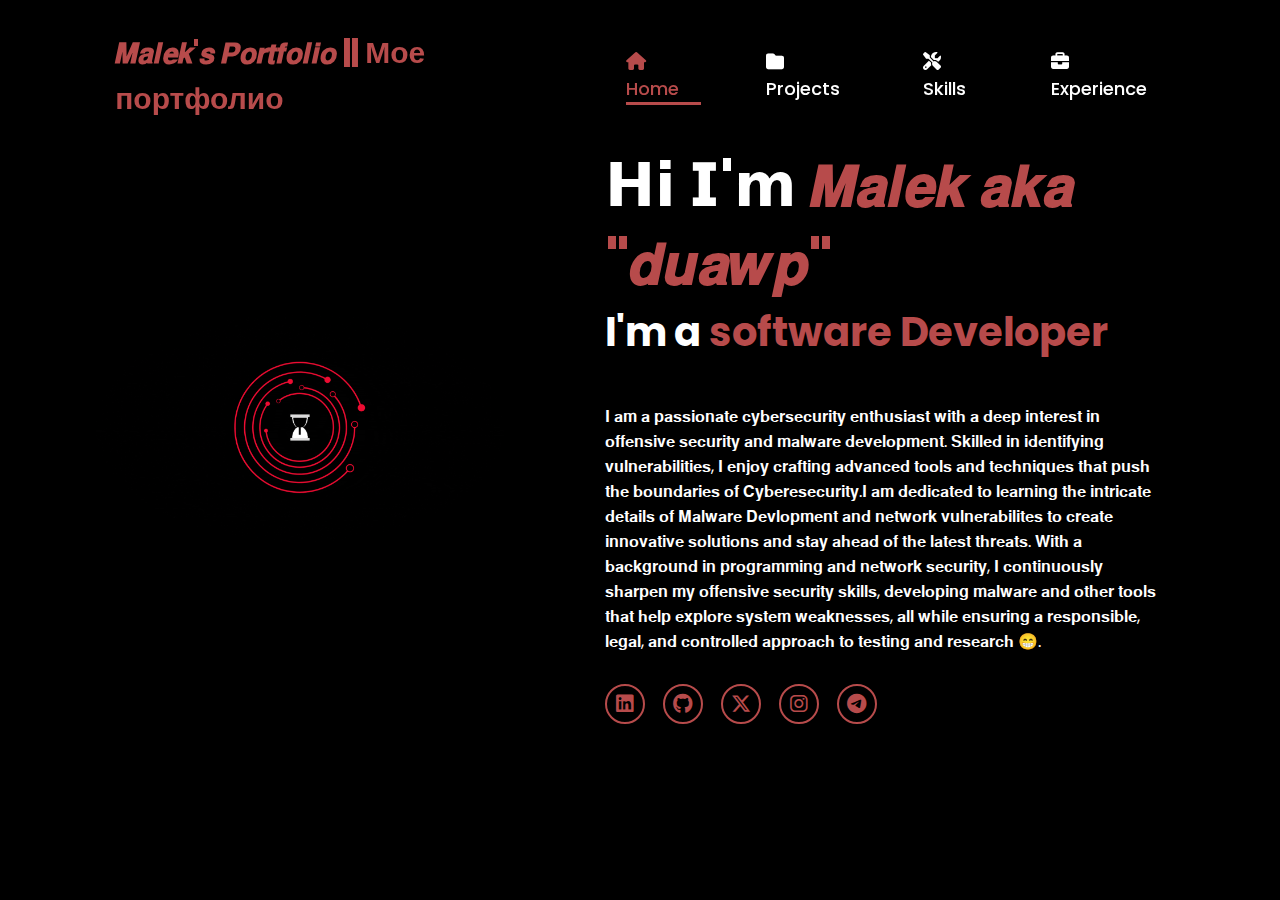
==== index.html @ bccf7615 "Add files via upload" ====
<!DOCTYPE html>
<html lang="en">
<head>
    <meta charset="UTF-8">
    <meta name="viewport" content="width=device-width, initial-scale=1.0">
    <link rel="stylesheet" href="https://cdnjs.cloudflare.com/ajax/libs/font-awesome/6.5.2/css/all.min.css">
    <link rel="stylesheet" href="style.css">
    <title>My Portfolio</title>
    <link rel="icon" href="final-image.png" type="image/x-icon">
</head>

<body>
    <header>
        <a href="#" class="logo">𝙈𝙖𝙡𝙚𝙠'𝙨 𝙋𝙤𝙧𝙩𝙛𝙤𝙡𝙞𝙤 || Мое портфолио</a>
        <nav>
            <a href="#" class="active" onclick="playSound()"><i class="fa-solid fa-house"></i> Home</a>
            <a href="projects.html" onclick="playSound()"><i class="fa-solid fa-folder"></i> Projects</a>
            <a href="skills.html" onclick="playSound()"><i class="fa-solid fa-tools"></i> Skills</a>
            <a href="experience.html" onclick="playSound()"><i class="fa-solid fa-briefcase"></i> Experience</a>
        </nav>
    </header>

    <section class="home">
        <div class="home-img">
            <img src="timr.gif" alt="Gif Description" class="bottom-right-gif">
        </div>
        <div class="home-content">
            <h1>𝗛𝗶 𝗜'𝗺 <span>𝙈𝙖𝙡𝙚𝙠 𝙖𝙠𝙖 "𝙙𝙪𝙖𝙬𝙥"</span></h1>
            <h3 class="typing-text">I'm a <span></span></h3><br><br>
            <p>
                𝐈 𝐚𝐦  𝐚 𝐩𝐚𝐬𝐬𝐢𝐨𝐧𝐚𝐭𝐞 𝐜𝐲𝐛𝐞𝐫𝐬𝐞𝐜𝐮𝐫𝐢𝐭𝐲 𝐞𝐧𝐭𝐡𝐮𝐬𝐢𝐚𝐬𝐭 𝐰𝐢𝐭𝐡 𝐚 𝐝𝐞𝐞𝐩 𝐢𝐧𝐭𝐞𝐫𝐞𝐬𝐭 𝐢𝐧 𝐨𝐟𝐟𝐞𝐧𝐬𝐢𝐯𝐞 𝐬𝐞𝐜𝐮𝐫𝐢𝐭𝐲 𝐚𝐧𝐝 𝐦𝐚𝐥𝐰𝐚𝐫𝐞 𝐝𝐞𝐯𝐞𝐥𝐨𝐩𝐦𝐞𝐧𝐭. 𝐒𝐤𝐢𝐥𝐥𝐞𝐝 𝐢𝐧 𝐢𝐝𝐞𝐧𝐭𝐢𝐟𝐲𝐢𝐧𝐠 𝐯𝐮𝐥𝐧𝐞𝐫𝐚𝐛𝐢𝐥𝐢𝐭𝐢𝐞𝐬, 𝐈 𝐞𝐧𝐣𝐨𝐲 𝐜𝐫𝐚𝐟𝐭𝐢𝐧𝐠 𝐚𝐝𝐯𝐚𝐧𝐜𝐞𝐝 𝐭𝐨𝐨𝐥𝐬 𝐚𝐧𝐝 𝐭𝐞𝐜𝐡𝐧𝐢𝐪𝐮𝐞𝐬 𝐭𝐡𝐚𝐭 𝐩𝐮𝐬𝐡 𝐭𝐡𝐞 𝐛𝐨𝐮𝐧𝐝𝐚𝐫𝐢𝐞𝐬 𝐨𝐟 𝐂𝐲𝐛𝐞𝐫𝐞𝐬𝐞𝐜𝐮𝐫𝐢𝐭𝐲.𝐈 𝐚𝐦 𝐝𝐞𝐝𝐢𝐜𝐚𝐭𝐞𝐝 𝐭𝐨 𝐥𝐞𝐚𝐫𝐧𝐢𝐧𝐠 𝐭𝐡𝐞 𝐢𝐧𝐭𝐫𝐢𝐜𝐚𝐭𝐞 𝐝𝐞𝐭𝐚𝐢𝐥𝐬 𝐨𝐟 𝐌𝐚𝐥𝐰𝐚𝐫𝐞 𝐃𝐞𝐯𝐥𝐨𝐩𝐦𝐞𝐧𝐭 𝐚𝐧𝐝 𝐧𝐞𝐭𝐰𝐨𝐫𝐤 𝐯𝐮𝐥𝐧𝐞𝐫𝐚𝐛𝐢𝐥𝐢𝐭𝐞𝐬  𝐭𝐨 𝐜𝐫𝐞𝐚𝐭𝐞 𝐢𝐧𝐧𝐨𝐯𝐚𝐭𝐢𝐯𝐞 𝐬𝐨𝐥𝐮𝐭𝐢𝐨𝐧𝐬 𝐚𝐧𝐝 𝐬𝐭𝐚𝐲 𝐚𝐡𝐞𝐚𝐝 𝐨𝐟 𝐭𝐡𝐞 𝐥𝐚𝐭𝐞𝐬𝐭 𝐭𝐡𝐫𝐞𝐚𝐭𝐬. 𝐖𝐢𝐭𝐡 𝐚 𝐛𝐚𝐜𝐤𝐠𝐫𝐨𝐮𝐧𝐝 𝐢𝐧 𝐩𝐫𝐨𝐠𝐫𝐚𝐦𝐦𝐢𝐧𝐠 𝐚𝐧𝐝 𝐧𝐞𝐭𝐰𝐨𝐫𝐤 𝐬𝐞𝐜𝐮𝐫𝐢𝐭𝐲, 𝐈 𝐜𝐨𝐧𝐭𝐢𝐧𝐮𝐨𝐮𝐬𝐥𝐲 𝐬𝐡𝐚𝐫𝐩𝐞𝐧 𝐦𝐲 𝐨𝐟𝐟𝐞𝐧𝐬𝐢𝐯𝐞 𝐬𝐞𝐜𝐮𝐫𝐢𝐭𝐲 𝐬𝐤𝐢𝐥𝐥𝐬, 𝐝𝐞𝐯𝐞𝐥𝐨𝐩𝐢𝐧𝐠 𝐦𝐚𝐥𝐰𝐚𝐫𝐞 𝐚𝐧𝐝 𝐨𝐭𝐡𝐞𝐫 𝐭𝐨𝐨𝐥𝐬 𝐭𝐡𝐚𝐭 𝐡𝐞𝐥𝐩 𝐞𝐱𝐩𝐥𝐨𝐫𝐞 𝐬𝐲𝐬𝐭𝐞𝐦 𝐰𝐞𝐚𝐤𝐧𝐞𝐬𝐬𝐞𝐬, 𝐚𝐥𝐥 𝐰𝐡𝐢𝐥𝐞 𝐞𝐧𝐬𝐮𝐫𝐢𝐧𝐠 𝐚 𝐫𝐞𝐬𝐩𝐨𝐧𝐬𝐢𝐛𝐥𝐞, 𝐥𝐞𝐠𝐚𝐥, 𝐚𝐧𝐝 𝐜𝐨𝐧𝐭𝐫𝐨𝐥𝐥𝐞𝐝 𝐚𝐩𝐩𝐫𝐨𝐚𝐜𝐡 𝐭𝐨 𝐭𝐞𝐬𝐭𝐢𝐧𝐠 𝐚𝐧𝐝 𝐫𝐞𝐬𝐞𝐚𝐫𝐜𝐡 😁.
                
                </p>
            <div class="social-icons">
                <a href="https://www.linkedin.com/in/malek-chaabane-7a642529b/" onclick="playSound()"><i class="fa-brands fa-linkedin"></i></a>
                <a href="https://github.com/duawp" onclick="playSound()"><i class="fa-brands fa-github"></i></a>
                <a href="https://x.com/FrankZane95" onclick="playSound()"><i class="fa-brands fa-x-twitter"></i></a>
                <a href="https://www.instagram.com/duawp_/" onclick="playSound()"><i class="fa-brands fa-instagram"></i></a>
                <a href="https://t.me/scrimbeats" onclick="playSound()"><i class="fa-brands fa-telegram"></i></a>
            </div>
        </div>
    </section>

    <!-- Audio element for the click sound -->
    <audio id="clickSound" src="hovering.mp3" preload="auto"></audio>

    <script>
        // Function to play the sound
        function playSound() {
            var sound = document.getElementById("clickSound");
            sound.play();
        }
    </script>

</body>
</html>
---- style.css ----
@import url('https://fonts.googleapis.com/css2?family=Poppins:wght@100;200;300;400;500;600&display=swap');

*{
    margin: 0;
    padding: 0;
    box-sizing: border-box;
    text-decoration: none;
    border: none;
    outline: none;
    font-family: 'Poppins', sans-serif;
}

.projects h1 {
    font-size: 4rem; /* Increase size for the heading */
}

.projects p {
    font-size: 2rem; /* Increase size for the paragraph */
}

.projects ul li {
    font-size: 2rem; /* Increase size for the list items */
}



html{
    font-size: 62.5%;
}

body{
    width: 100%;
    height: 100vh;
    overflow-x: hidden;
    background-color: black;
    color: white;
    overflow: hidden; /* Disables scrolling */
    height: 100%; 
}

.bottom-right-gif {
    position: fixed;   /* Keep it fixed so it stays in the bottom right even when scrolling */
    bottom: 20px;      /* Distance from the bottom of the page */
    right: 20px;       /* Distance from the right of the page */
    width: 150px;      /* Adjust the width as needed */
    height: auto;      /* Maintain aspect ratio */
    z-index: 1000;     /* Ensure it's above other content */
}


header{
    margin-top: 20px;
    position: fixed;
    top: 0;
    left: 0;
    width: 100%;
    padding: 1rem 9%;
    background-color: transparent;
    filter: drop-shadow(10px);
    display: flex;
    justify-content: space-between;
    align-items: center;
    z-index: 100;
}

header nav {
    display: flex; /* Use flexbox for layout */
    justify-content: center; /* Center the nav items */
    gap: 25px; /* Add space between the nav items */
}


.logo{
    font-size: 3rem;
    color: #b74b4b;
    font-weight: 800;
    z-index: 1000;
    cursor: pointer;
    transition: top 0.5s ease;
}

.logo:hover{
    transform: scale(1.1);
}

nav a{
    font-size: 1.8rem;
    color: white;
    margin-left: 4rem;
    font-weight: 500;
    transition: 0.3s ease;
    border-bottom: 3px solid transparent;
    
}

nav a:hover,
nav a.active{
    color: #b74b4b;
    border-bottom: 3px solid #b74b4b;
}

@media(max-width:995px){
    nav{
        position: absolute;
        display: none;
        top: 0;
        right: 0;
        width: 40%;
        border-left: 3px solid #b74b4b;
        border-bottom: 3px solid #b74b4b;
        border-bottom-left-radius: 2rem;
        padding: 1rem solid;
        background-color: #161616;
        border-top: 0.1rem solid rgba(0,0,0,0.1);
    }

    nav.active{
        display: block;
    }

    nav a{
        display: block;
        font-size: 2rem;
        margin: 3rem 0;
    }

    nav a:hover,
    nav a.active{
        padding: 1rem;
        border-radius: 0.5rem;
        border-bottom: 0.5rem solid #b74b4b;
    }
}

section{
    min-height: 100vh;
    padding: 5rem 9% 5rem;
}

.home{
    display: flex;
    justify-content: center;
    align-items: center;
    gap: 8rem;
    background-color: black;
}

.home .home-content h1{
    font-size: 6rem;
    font-weight: 700;
    line-height: 1.3;
}

span{
    color: #b74b4b;
}

.home-content h3{
    font-size: 4rem;
    margin-bottom: 1rem;
    font-weight: 700;
}

.home-content p{
    font-size: 1.6rem;
}

.home-img{
    border-radius: 50%;
}

.home-img img{
    position: relative;
    width: 32vw;
    border-radius: 50%;
    box-shadow: 0 0 25px solid #b74b4b;
    cursor: pointer;
    transition: 0.2s linear;
}

.home-img img:hover{
    font-size: 1.8rem;
    font-weight: 500;
}

.social-icons a{
    display: inline-flex;
    justify-content: center;
    align-items: center;
    width: 4rem;
    height: 4rem;
    background-color: transparent;
    border: 0.2rem solid #b74b4b;
    font-size: 2rem;
    border-radius: 50%;
    margin: 3rem 1.5rem 3rem 0;
    transition: 0.3s ease;
    color: #b74b4b;
}

.social-icons a:hover{
    color: black;
    transform: scale(1.3) translateY(-5px);
    background-color: #b74b4b;
    box-shadow: 0  0 25px #b74b4b;
}

.btn{
    display: inline-block;
    padding: 1rem 2.8rem;
    background-color: black;
    border-radius: 4rem;
    font-size: 1.6rem;
    color: #b74b4b;
    letter-spacing: 0.3rem;
    font-weight: 600;
    border: 2px solid #b74b4b;
    transition: 0.3s ease;
    cursor: pointer;
}

.btn:hover{
    transform: scale3d(1.03);
    background-color: #b74b4b;
    color: black;
    box-shadow: 0 0 25px #b74b4b;
}

.typing-text{
    font-size: 34px;
    font-weight: 600;
    min-width: 280px;
}

.typing-text span{
    position: relative;
}

.typing-text span::before{
    content: "software Developer";
    color: #b74b4b;
    animation: words 20s infinite;
}

.typing-text span::after{
    content: "";
    background-color: black;
    position: absolute;
    width: calc(100% + 8px);
    height: 100%;
    border-left: 3px solid black;
    right: -8;
    animation: cursor 0.6s infinite;
}

@keyframes cursor{
    to{
        border-left: 3px solid #b74b4b;
    }
}

@keyframes words{
    0%, 20%{
        content: "Developer";
    }
    21%, 40%{
        content: "Student";
    }
    41%, 60%{
        content: "Researcher";
    }
    81%, 100%{
        content: "Script Writer";
    }
}

@media (max-width: 1000px){
    .home{
        gap: 4rem;
    }
}

@media(max-width:995px){
    .home{
        flex-direction: column;
        margin: 5rem 4rem;
    }

    .home .home-content h3{
        font-size: 2.5rem;
    }

    .home-content h1{
        font-size: 5rem;
    }

    .home-img img{
        width: 70vw;
        margin-top: 4rem;
    }
}
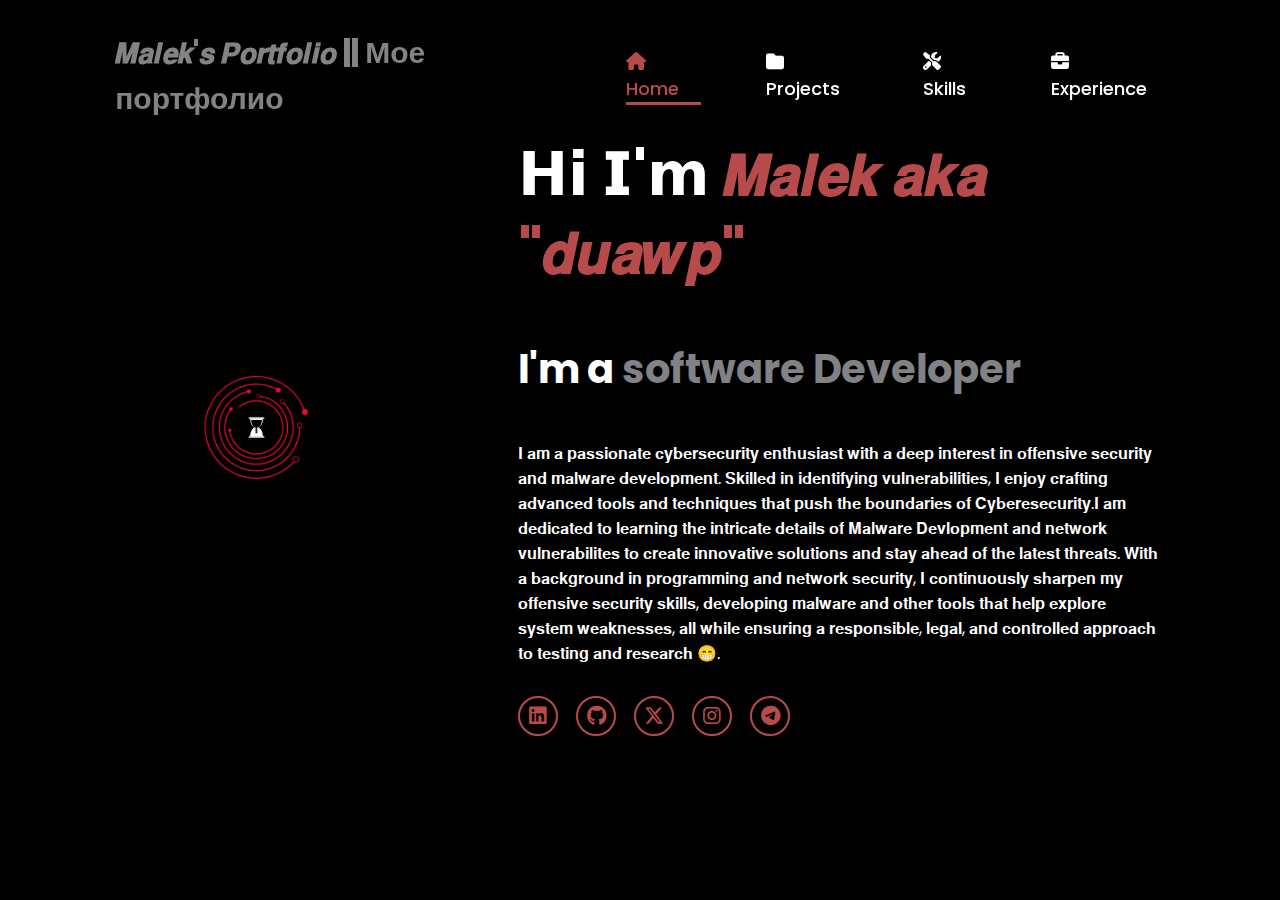
==== commit b666b468: "these are the new changes" ====
--- a/index.html
+++ b/index.html
@@ -2,7 +2,6 @@
 <html lang="en">
 <head>
     <meta charset="UTF-8">
-    <meta name="viewport" content="width=device-width, initial-scale=1.0">
     <link rel="stylesheet" href="https://cdnjs.cloudflare.com/ajax/libs/font-awesome/6.5.2/css/all.min.css">
     <link rel="stylesheet" href="style.css">
     <title>My Portfolio</title>
@@ -22,10 +21,11 @@
 
     <section class="home">
         <div class="home-img">
-            <img src="timr.gif" alt="Gif Description" class="bottom-right-gif">
+            <img src="timr.gif" alt="Gif Description" class="bottom-right-gif" width="200" height="400">
+
         </div>
         <div class="home-content">
-            <h1>𝗛𝗶 𝗜'𝗺 <span>𝙈𝙖𝙡𝙚𝙠 𝙖𝙠𝙖 "𝙙𝙪𝙖𝙬𝙥"</span></h1>
+            <h1>𝗛𝗶 𝗜'𝗺 <span>𝙈𝙖𝙡𝙚𝙠 𝙖𝙠𝙖 "𝙙𝙪𝙖𝙬𝙥"</span></h1><br><br><br>
             <h3 class="typing-text">I'm a <span></span></h3><br><br>
             <p>
                 𝐈 𝐚𝐦  𝐚 𝐩𝐚𝐬𝐬𝐢𝐨𝐧𝐚𝐭𝐞 𝐜𝐲𝐛𝐞𝐫𝐬𝐞𝐜𝐮𝐫𝐢𝐭𝐲 𝐞𝐧𝐭𝐡𝐮𝐬𝐢𝐚𝐬𝐭 𝐰𝐢𝐭𝐡 𝐚 𝐝𝐞𝐞𝐩 𝐢𝐧𝐭𝐞𝐫𝐞𝐬𝐭 𝐢𝐧 𝐨𝐟𝐟𝐞𝐧𝐬𝐢𝐯𝐞 𝐬𝐞𝐜𝐮𝐫𝐢𝐭𝐲 𝐚𝐧𝐝 𝐦𝐚𝐥𝐰𝐚𝐫𝐞 𝐝𝐞𝐯𝐞𝐥𝐨𝐩𝐦𝐞𝐧𝐭. 𝐒𝐤𝐢𝐥𝐥𝐞𝐝 𝐢𝐧 𝐢𝐝𝐞𝐧𝐭𝐢𝐟𝐲𝐢𝐧𝐠 𝐯𝐮𝐥𝐧𝐞𝐫𝐚𝐛𝐢𝐥𝐢𝐭𝐢𝐞𝐬, 𝐈 𝐞𝐧𝐣𝐨𝐲 𝐜𝐫𝐚𝐟𝐭𝐢𝐧𝐠 𝐚𝐝𝐯𝐚𝐧𝐜𝐞𝐝 𝐭𝐨𝐨𝐥𝐬 𝐚𝐧𝐝 𝐭𝐞𝐜𝐡𝐧𝐢𝐪𝐮𝐞𝐬 𝐭𝐡𝐚𝐭 𝐩𝐮𝐬𝐡 𝐭𝐡𝐞 𝐛𝐨𝐮𝐧𝐝𝐚𝐫𝐢𝐞𝐬 𝐨𝐟 𝐂𝐲𝐛𝐞𝐫𝐞𝐬𝐞𝐜𝐮𝐫𝐢𝐭𝐲.𝐈 𝐚𝐦 𝐝𝐞𝐝𝐢𝐜𝐚𝐭𝐞𝐝 𝐭𝐨 𝐥𝐞𝐚𝐫𝐧𝐢𝐧𝐠 𝐭𝐡𝐞 𝐢𝐧𝐭𝐫𝐢𝐜𝐚𝐭𝐞 𝐝𝐞𝐭𝐚𝐢𝐥𝐬 𝐨𝐟 𝐌𝐚𝐥𝐰𝐚𝐫𝐞 𝐃𝐞𝐯𝐥𝐨𝐩𝐦𝐞𝐧𝐭 𝐚𝐧𝐝 𝐧𝐞𝐭𝐰𝐨𝐫𝐤 𝐯𝐮𝐥𝐧𝐞𝐫𝐚𝐛𝐢𝐥𝐢𝐭𝐞𝐬  𝐭𝐨 𝐜𝐫𝐞𝐚𝐭𝐞 𝐢𝐧𝐧𝐨𝐯𝐚𝐭𝐢𝐯𝐞 𝐬𝐨𝐥𝐮𝐭𝐢𝐨𝐧𝐬 𝐚𝐧𝐝 𝐬𝐭𝐚𝐲 𝐚𝐡𝐞𝐚𝐝 𝐨𝐟 𝐭𝐡𝐞 𝐥𝐚𝐭𝐞𝐬𝐭 𝐭𝐡𝐫𝐞𝐚𝐭𝐬. 𝐖𝐢𝐭𝐡 𝐚 𝐛𝐚𝐜𝐤𝐠𝐫𝐨𝐮𝐧𝐝 𝐢𝐧 𝐩𝐫𝐨𝐠𝐫𝐚𝐦𝐦𝐢𝐧𝐠 𝐚𝐧𝐝 𝐧𝐞𝐭𝐰𝐨𝐫𝐤 𝐬𝐞𝐜𝐮𝐫𝐢𝐭𝐲, 𝐈 𝐜𝐨𝐧𝐭𝐢𝐧𝐮𝐨𝐮𝐬𝐥𝐲 𝐬𝐡𝐚𝐫𝐩𝐞𝐧 𝐦𝐲 𝐨𝐟𝐟𝐞𝐧𝐬𝐢𝐯𝐞 𝐬𝐞𝐜𝐮𝐫𝐢𝐭𝐲 𝐬𝐤𝐢𝐥𝐥𝐬, 𝐝𝐞𝐯𝐞𝐥𝐨𝐩𝐢𝐧𝐠 𝐦𝐚𝐥𝐰𝐚𝐫𝐞 𝐚𝐧𝐝 𝐨𝐭𝐡𝐞𝐫 𝐭𝐨𝐨𝐥𝐬 𝐭𝐡𝐚𝐭 𝐡𝐞𝐥𝐩 𝐞𝐱𝐩𝐥𝐨𝐫𝐞 𝐬𝐲𝐬𝐭𝐞𝐦 𝐰𝐞𝐚𝐤𝐧𝐞𝐬𝐬𝐞𝐬, 𝐚𝐥𝐥 𝐰𝐡𝐢𝐥𝐞 𝐞𝐧𝐬𝐮𝐫𝐢𝐧𝐠 𝐚 𝐫𝐞𝐬𝐩𝐨𝐧𝐬𝐢𝐛𝐥𝐞, 𝐥𝐞𝐠𝐚𝐥, 𝐚𝐧𝐝 𝐜𝐨𝐧𝐭𝐫𝐨𝐥𝐥𝐞𝐝 𝐚𝐩𝐩𝐫𝐨𝐚𝐜𝐡 𝐭𝐨 𝐭𝐞𝐬𝐭𝐢𝐧𝐠 𝐚𝐧𝐝 𝐫𝐞𝐬𝐞𝐚𝐫𝐜𝐡 😁.
--- a/style.css
+++ b/style.css
@@ -9,6 +9,19 @@
     outline: none;
     font-family: 'Poppins', sans-serif;
 }
+
+img {
+    max-width: 100%;
+    height: auto;
+  }
+
+/* Desktop styles */
+.container {
+    display: flex;
+    flex-direction: row;
+  }
+  
+
 
 .projects h1 {
     font-size: 4rem; /* Increase size for the heading */
@@ -72,7 +85,7 @@
 
 .logo{
     font-size: 3rem;
-    color: #b74b4b;
+    color: #838383;
     font-weight: 800;
     z-index: 1000;
     cursor: pointer;
@@ -99,38 +112,7 @@
     border-bottom: 3px solid #b74b4b;
 }
 
-@media(max-width:995px){
-    nav{
-        position: absolute;
-        display: none;
-        top: 0;
-        right: 0;
-        width: 40%;
-        border-left: 3px solid #b74b4b;
-        border-bottom: 3px solid #b74b4b;
-        border-bottom-left-radius: 2rem;
-        padding: 1rem solid;
-        background-color: #161616;
-        border-top: 0.1rem solid rgba(0,0,0,0.1);
-    }
-
-    nav.active{
-        display: block;
-    }
-
-    nav a{
-        display: block;
-        font-size: 2rem;
-        margin: 3rem 0;
-    }
-
-    nav a:hover,
-    nav a.active{
-        padding: 1rem;
-        border-radius: 0.5rem;
-        border-bottom: 0.5rem solid #b74b4b;
-    }
-}
+
 
 section{
     min-height: 100vh;
@@ -165,20 +147,19 @@
     font-size: 1.6rem;
 }
 
-.home-img{
-    border-radius: 50%;
-}
-
-.home-img img{
+.home-img {
+    /* Removed border-radius to ensure the parent container has no rounding */
+}
+
+.home-img img {
     position: relative;
-    width: 32vw;
-    border-radius: 50%;
-    box-shadow: 0 0 25px solid #b74b4b;
+    width: 200vw; /* Increased width to make the GIF bigger */
+    box-shadow: none; /* Removed the box-shadow (border) */
     cursor: pointer;
     transition: 0.2s linear;
 }
 
-.home-img img:hover{
+.home-img img:hover {
     font-size: 1.8rem;
     font-weight: 500;
 }
@@ -238,7 +219,7 @@
 
 .typing-text span::before{
     content: "software Developer";
-    color: #b74b4b;
+    color: hsl(216, 2%, 51%);
     animation: words 20s infinite;
 }
 
@@ -274,29 +255,3 @@
     }
 }
 
-@media (max-width: 1000px){
-    .home{
-        gap: 4rem;
-    }
-}
-
-@media(max-width:995px){
-    .home{
-        flex-direction: column;
-        margin: 5rem 4rem;
-    }
-
-    .home .home-content h3{
-        font-size: 2.5rem;
-    }
-
-    .home-content h1{
-        font-size: 5rem;
-    }
-
-    .home-img img{
-        width: 70vw;
-        margin-top: 4rem;
-    }
-}
-
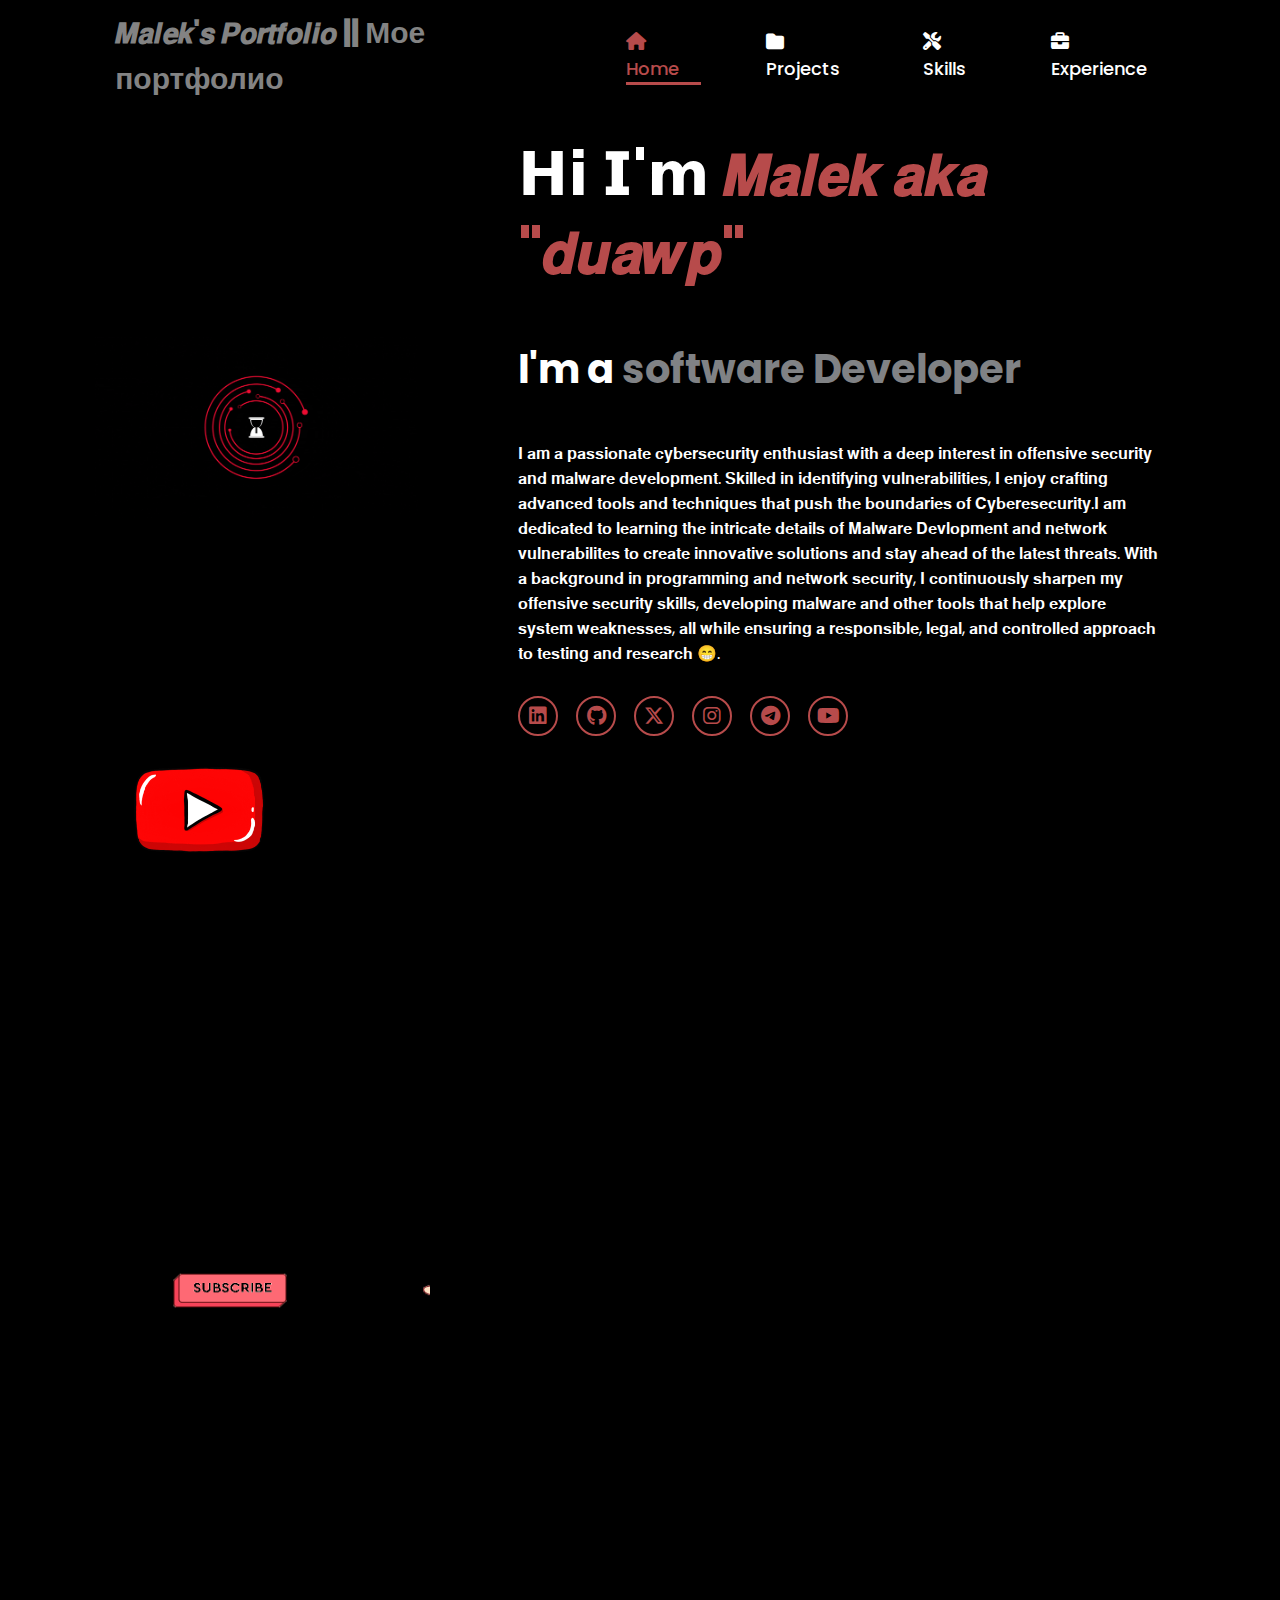
==== commit 6337114b: "newest changes" ====
--- a/index.html
+++ b/index.html
@@ -5,7 +5,7 @@
     <link rel="stylesheet" href="https://cdnjs.cloudflare.com/ajax/libs/font-awesome/6.5.2/css/all.min.css">
     <link rel="stylesheet" href="style.css">
     <title>My Portfolio</title>
-    <link rel="icon" href="final-image.png" type="image/x-icon">
+    <link rel="icon" href="result.png" type="image/x-icon">
 </head>
 
 <body>
@@ -37,6 +37,7 @@
                 <a href="https://x.com/FrankZane95" onclick="playSound()"><i class="fa-brands fa-x-twitter"></i></a>
                 <a href="https://www.instagram.com/duawp_/" onclick="playSound()"><i class="fa-brands fa-instagram"></i></a>
                 <a href="https://t.me/scrimbeats" onclick="playSound()"><i class="fa-brands fa-telegram"></i></a>
+                <a href="https://www.youtube.com/@duawp" onclick="playSound()"><i class="fa-brands fa-youtube"></i></a>
             </div>
         </div>
     </section>
@@ -44,14 +45,23 @@
     <!-- Audio element for the click sound -->
     <audio id="clickSound" src="hovering.mp3" preload="auto"></audio>
 
+
+     <div class="container" style="position: relative; display: flex; justify-content: flex-end;">
+        <img src="gg.gif" alt="My YouTube videos" style="position: absolute; top: -140px; left: -250px; width: 140px; height: 100px; z-index: 1;">
+        <iframe width="400" height="225" src="https://www.youtube.com/embed/IzUM4xjUGFY?si=r7MG0TEHOPJkOnOb" title="YouTube video player" frameborder="0" allow="accelerometer; autoplay; clipboard-write; encrypted-media; gyroscope; picture-in-picture; web-share" referrerpolicy="strict-origin-when-cross-origin" allowfullscreen style="z-index: 0; margin-right: 40px;"></iframe>
+        <iframe width="400" height="225" src="https://www.youtube.com/embed/dXsketClH80?si=KfRj9O5dK_UvcJtW" title="YouTube video player" frameborder="0" allow="accelerometer; autoplay; clipboard-write; encrypted-media; gyroscope; picture-in-picture; web-share" referrerpolicy="strict-origin-when-cross-origin" allowfullscreen style="z-index: -1; margin-right: -140px; margin-left: 90px;"></iframe>
+        <iframe width="400" height="225" src="https://www.youtube.com/embed/9SlBKGsYSs8?si=WHs2Azd-T-sMnKYs" title="YouTube video player" frameborder="0" allow="accelerometer; autoplay; clipboard-write; encrypted-media; gyroscope; picture-in-picture; web-share" referrerpolicy="strict-origin-when-cross-origin" allowfullscreen style="z-index: -2; margin-left: 250px;"></iframe>
+        <a href="https://www.youtube.com/@duawp?sub_confirmation=1" target="_blank">
+        <img src="subscrb.gif" alt="My YouTube videos" style="position: absolute; top: 250px; left: -350px; width: 500px; height: 281px; z-index: 5;">
+        </a>  
     <script>
         // Function to play the sound
         function playSound() {
             var sound = document.getElementById("clickSound");
             sound.play();
         }
+        
     </script>
-
 </body>
 </html>
 
--- a/style.css
+++ b/style.css
@@ -17,10 +17,30 @@
 
 /* Desktop styles */
 .container {
+    width: 400px;
+    height: 225px;
+    float: right;
+     position: relative;
+     top: -500px;
+    flex: center;
+    margin: 500px;
     display: flex;
-    flex-direction: row;
+    justify-content: flex-end;
   }
   
+.container gif {
+        position: absolute; /* Allows precise placement */
+        top: 50px;  /* Adjust this value to move the GIF up or down */
+        right: 30px; /* Adjust this value to move the GIF left or right */
+        width: 150px;  /* Adjust the width of the GIF */
+        height: 150px; /* Adjust the height of the GIF */
+        z-index: 2;    /* Ensures the GIF stays on top of the video */  
+}
+
+iframe {
+    z-index: 1; /* Ensures the video stays behind the GIF */
+}
+
 
 
 .projects h1 {
@@ -47,7 +67,7 @@
     overflow-x: hidden;
     background-color: black;
     color: white;
-    overflow: hidden; /* Disables scrolling */
+    overflow-y: auto; /* Disables scrolling */
     height: 100%; 
 }
 
@@ -68,12 +88,13 @@
     left: 0;
     width: 100%;
     padding: 1rem 9%;
-    background-color: transparent;
+    background-color: #000000;
     filter: drop-shadow(10px);
     display: flex;
     justify-content: space-between;
     align-items: center;
-    z-index: 100;
+    z-index: 1000;
+    margin: 0;
 }
 
 header nav {
@@ -157,11 +178,13 @@
     box-shadow: none; /* Removed the box-shadow (border) */
     cursor: pointer;
     transition: 0.2s linear;
+    z-index: 100;
 }
 
 .home-img img:hover {
     font-size: 1.8rem;
     font-weight: 500;
+    z-index: 100;
 }
 
 .social-icons a{
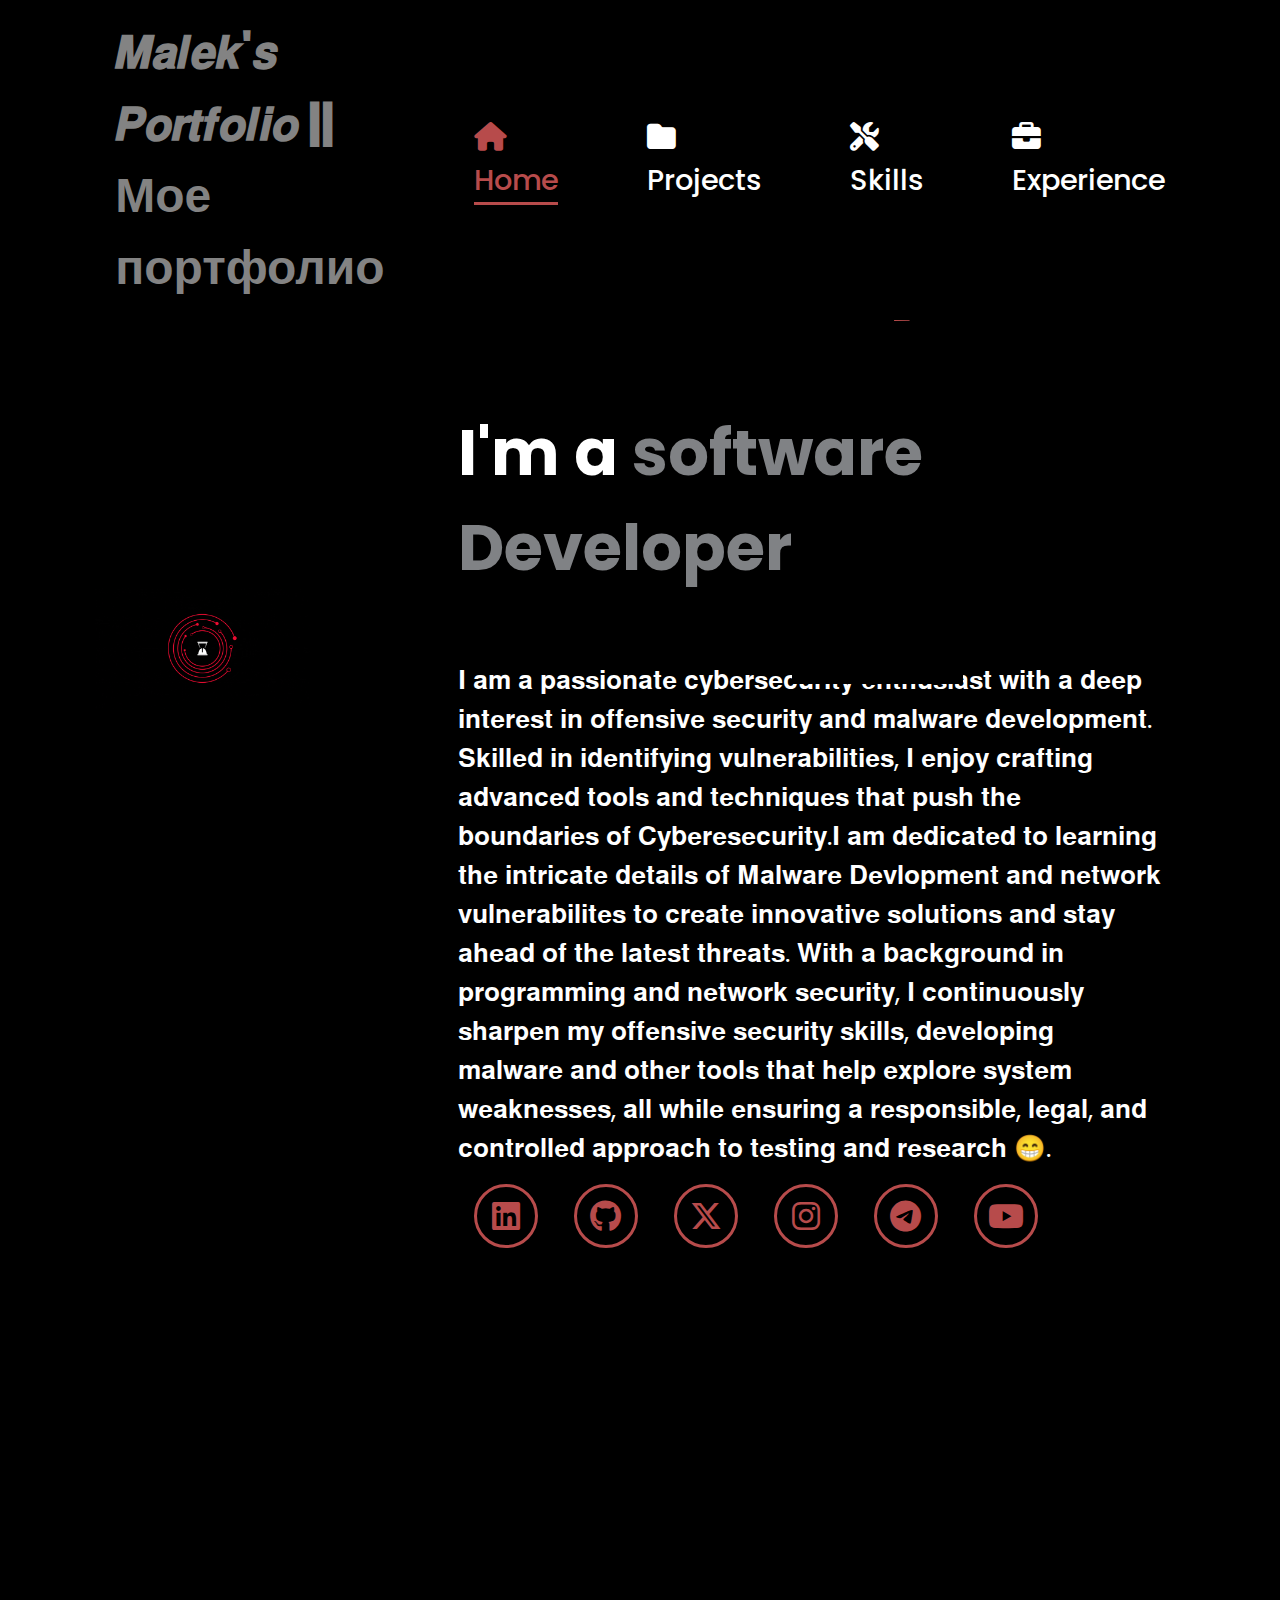
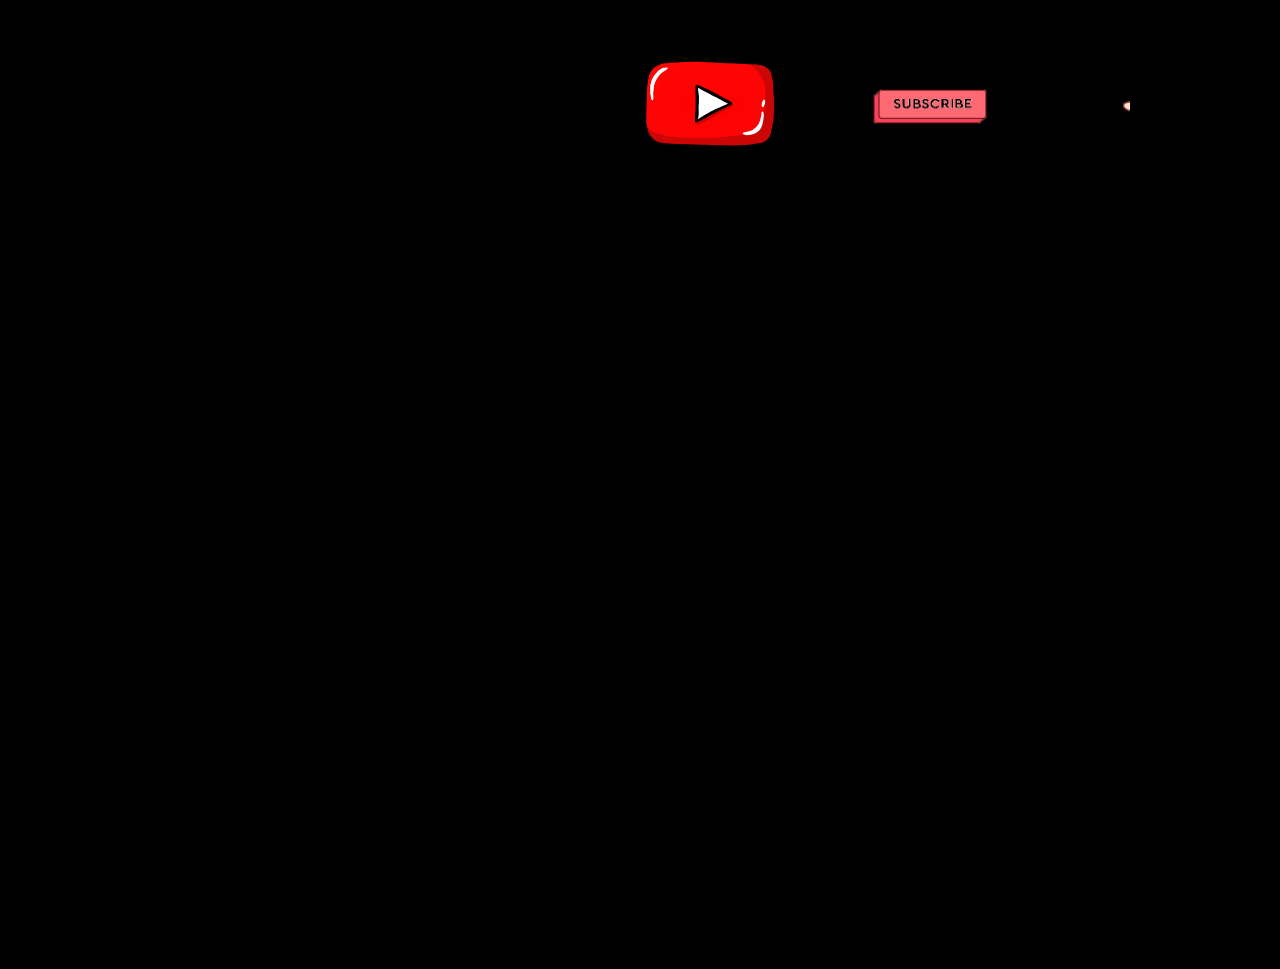
==== commit 706b4db7: "newest dosto" ====
--- a/index.html
+++ b/index.html
@@ -46,14 +46,22 @@
     <audio id="clickSound" src="hovering.mp3" preload="auto"></audio>
 
 
-     <div class="container" style="position: relative; display: flex; justify-content: flex-end;">
-        <img src="gg.gif" alt="My YouTube videos" style="position: absolute; top: -140px; left: -250px; width: 140px; height: 100px; z-index: 1;">
-        <iframe width="400" height="225" src="https://www.youtube.com/embed/IzUM4xjUGFY?si=r7MG0TEHOPJkOnOb" title="YouTube video player" frameborder="0" allow="accelerometer; autoplay; clipboard-write; encrypted-media; gyroscope; picture-in-picture; web-share" referrerpolicy="strict-origin-when-cross-origin" allowfullscreen style="z-index: 0; margin-right: 40px;"></iframe>
-        <iframe width="400" height="225" src="https://www.youtube.com/embed/dXsketClH80?si=KfRj9O5dK_UvcJtW" title="YouTube video player" frameborder="0" allow="accelerometer; autoplay; clipboard-write; encrypted-media; gyroscope; picture-in-picture; web-share" referrerpolicy="strict-origin-when-cross-origin" allowfullscreen style="z-index: -1; margin-right: -140px; margin-left: 90px;"></iframe>
-        <iframe width="400" height="225" src="https://www.youtube.com/embed/9SlBKGsYSs8?si=WHs2Azd-T-sMnKYs" title="YouTube video player" frameborder="0" allow="accelerometer; autoplay; clipboard-write; encrypted-media; gyroscope; picture-in-picture; web-share" referrerpolicy="strict-origin-when-cross-origin" allowfullscreen style="z-index: -2; margin-left: 250px;"></iframe>
+    <div class="container" style="position: relative; display: flex; justify-content: flex-end; align-items: center;">
+        <!-- YouTube GIF Image -->
+         <a href="https://www.youtube.com/watch?v=IzUM4xjUGFY&t=1s">
+            <img src="gg.gif" alt="My YouTube videos" 
+            style="position: absolute; top: 310px; right: 0; width: 140px; height: 100px; z-index: 1;">
+         </a>
+       
+    
+        
+        <!-- Subscription GIF -->
         <a href="https://www.youtube.com/@duawp?sub_confirmation=1" target="_blank">
-        <img src="subscrb.gif" alt="My YouTube videos" style="position: absolute; top: 250px; left: -350px; width: 500px; height: 281px; z-index: 5;">
-        </a>  
+            <img src="subscrb.gif" alt="My YouTube videos" 
+                 style="position: absolute; top: 222px; right: -350px; width: 500px; height: 281px; z-index: 5;">
+        </a>
+    </div>
+    
     <script>
         // Function to play the sound
         function playSound() {
--- a/style.css
+++ b/style.css
@@ -55,12 +55,6 @@
     font-size: 2rem; /* Increase size for the list items */
 }
 
-
-
-html{
-    font-size: 62.5%;
-}
-
 body{
     width: 100%;
     height: 100vh;
@@ -187,17 +181,17 @@
     z-index: 100;
 }
 
-.social-icons a{
-    display: inline-flex;
-    justify-content: center;
-    align-items: center;
+.social-icons a {
+    display: inline-flex;  /* Makes the links align like inline elements, while using flexbox layout */
+    justify-content: center; /* Center the icon inside the link */
+    align-items: center; /* Vertically center the icon */
     width: 4rem;
     height: 4rem;
     background-color: transparent;
     border: 0.2rem solid #b74b4b;
     font-size: 2rem;
-    border-radius: 50%;
-    margin: 3rem 1.5rem 3rem 0;
+    border-radius: 50%; /* Makes the icon circular */
+    margin: 1rem; /* Adjust margin for better spacing */
     transition: 0.3s ease;
     color: #b74b4b;
 }
@@ -208,6 +202,7 @@
     background-color: #b74b4b;
     box-shadow: 0  0 25px #b74b4b;
 }
+
 
 .btn{
     display: inline-block;
@@ -274,7 +269,7 @@
         content: "Researcher";
     }
     81%, 100%{
-        content: "Script Writer";
-    }
-}
-
+        content: "Scripter";
+    }
+}
+
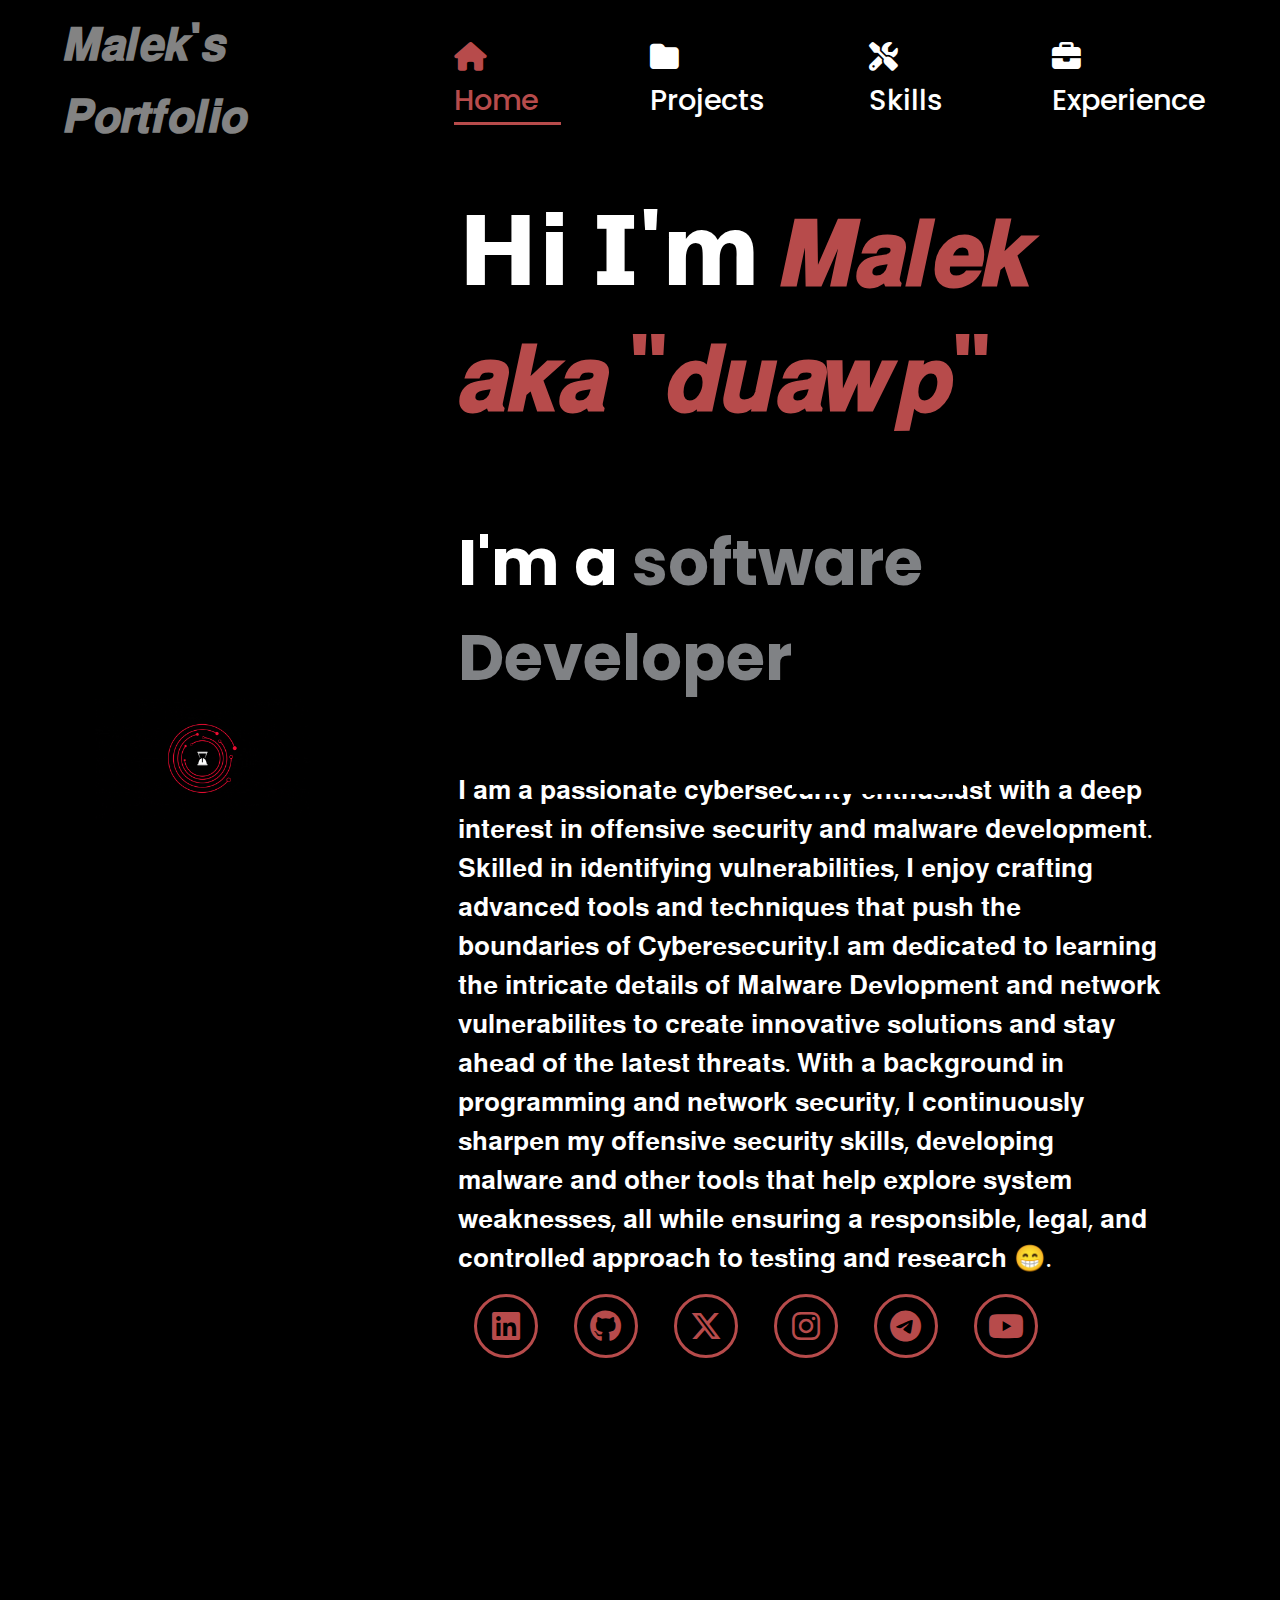
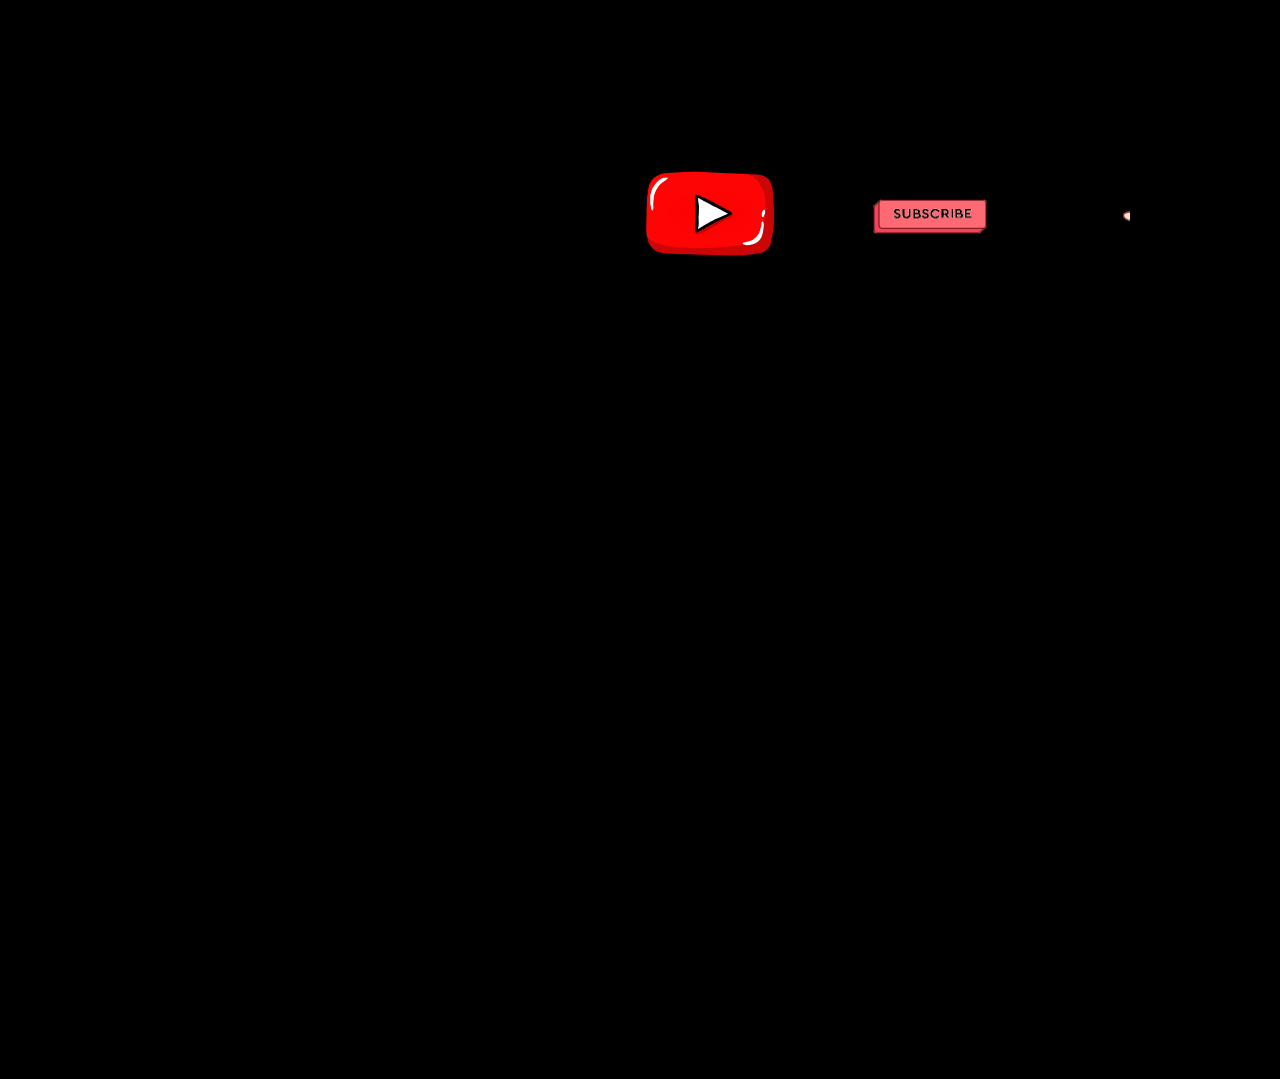
==== commit e039a97a: "newesth" ====
--- a/index.html
+++ b/index.html
@@ -10,7 +10,7 @@
 
 <body>
     <header>
-        <a href="#" class="logo">𝙈𝙖𝙡𝙚𝙠'𝙨 𝙋𝙤𝙧𝙩𝙛𝙤𝙡𝙞𝙤 || Мое портфолио</a>
+        <a href="#" class="logo">𝙈𝙖𝙡𝙚𝙠'𝙨 𝙋𝙤𝙧𝙩𝙛𝙤𝙡𝙞𝙤</a>
         <nav>
             <a href="#" class="active" onclick="playSound()"><i class="fa-solid fa-house"></i> Home</a>
             <a href="projects.html" onclick="playSound()"><i class="fa-solid fa-folder"></i> Projects</a>
--- a/style.css
+++ b/style.css
@@ -63,6 +63,7 @@
     color: white;
     overflow-y: auto; /* Disables scrolling */
     height: 100%; 
+    padding-top: 110px;
 }
 
 .bottom-right-gif {
@@ -81,7 +82,7 @@
     top: 0;
     left: 0;
     width: 100%;
-    padding: 1rem 9%;
+    padding: 0.5rem 5%;
     background-color: #000000;
     filter: drop-shadow(10px);
     display: flex;
